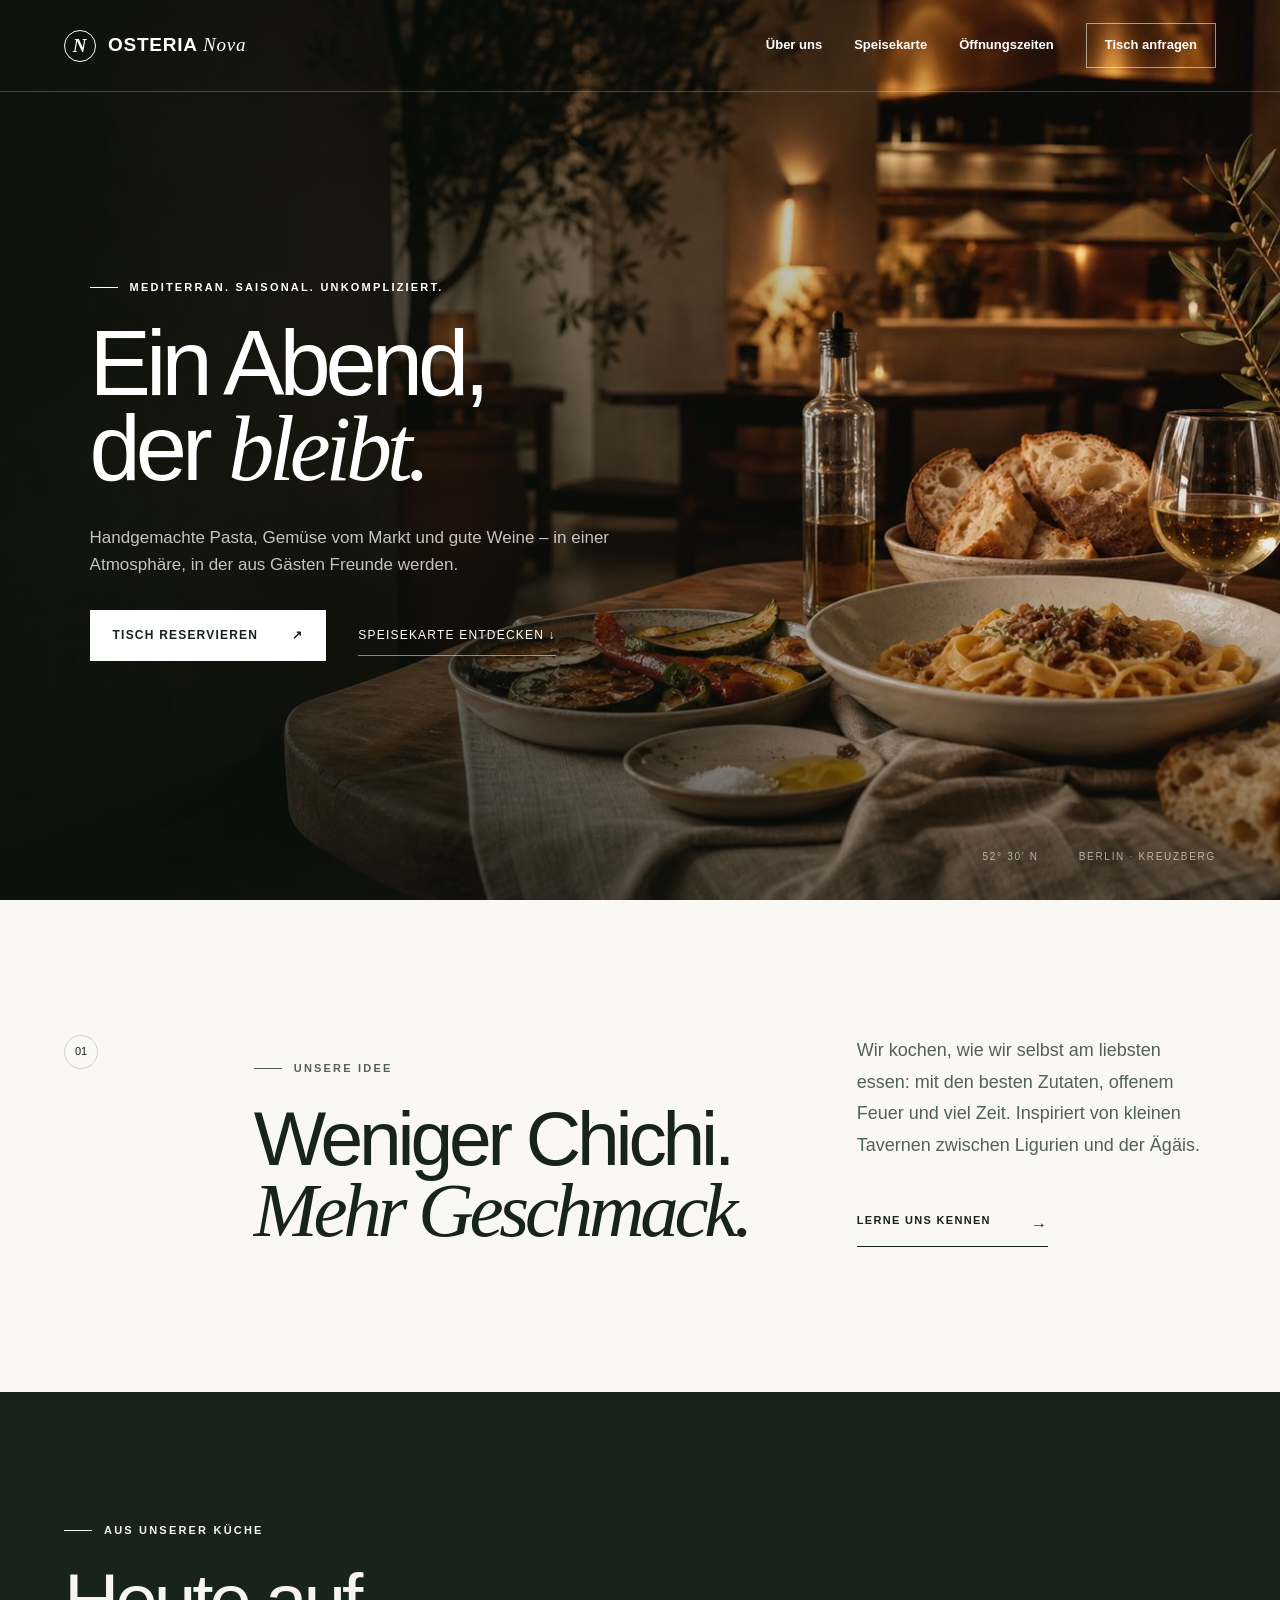
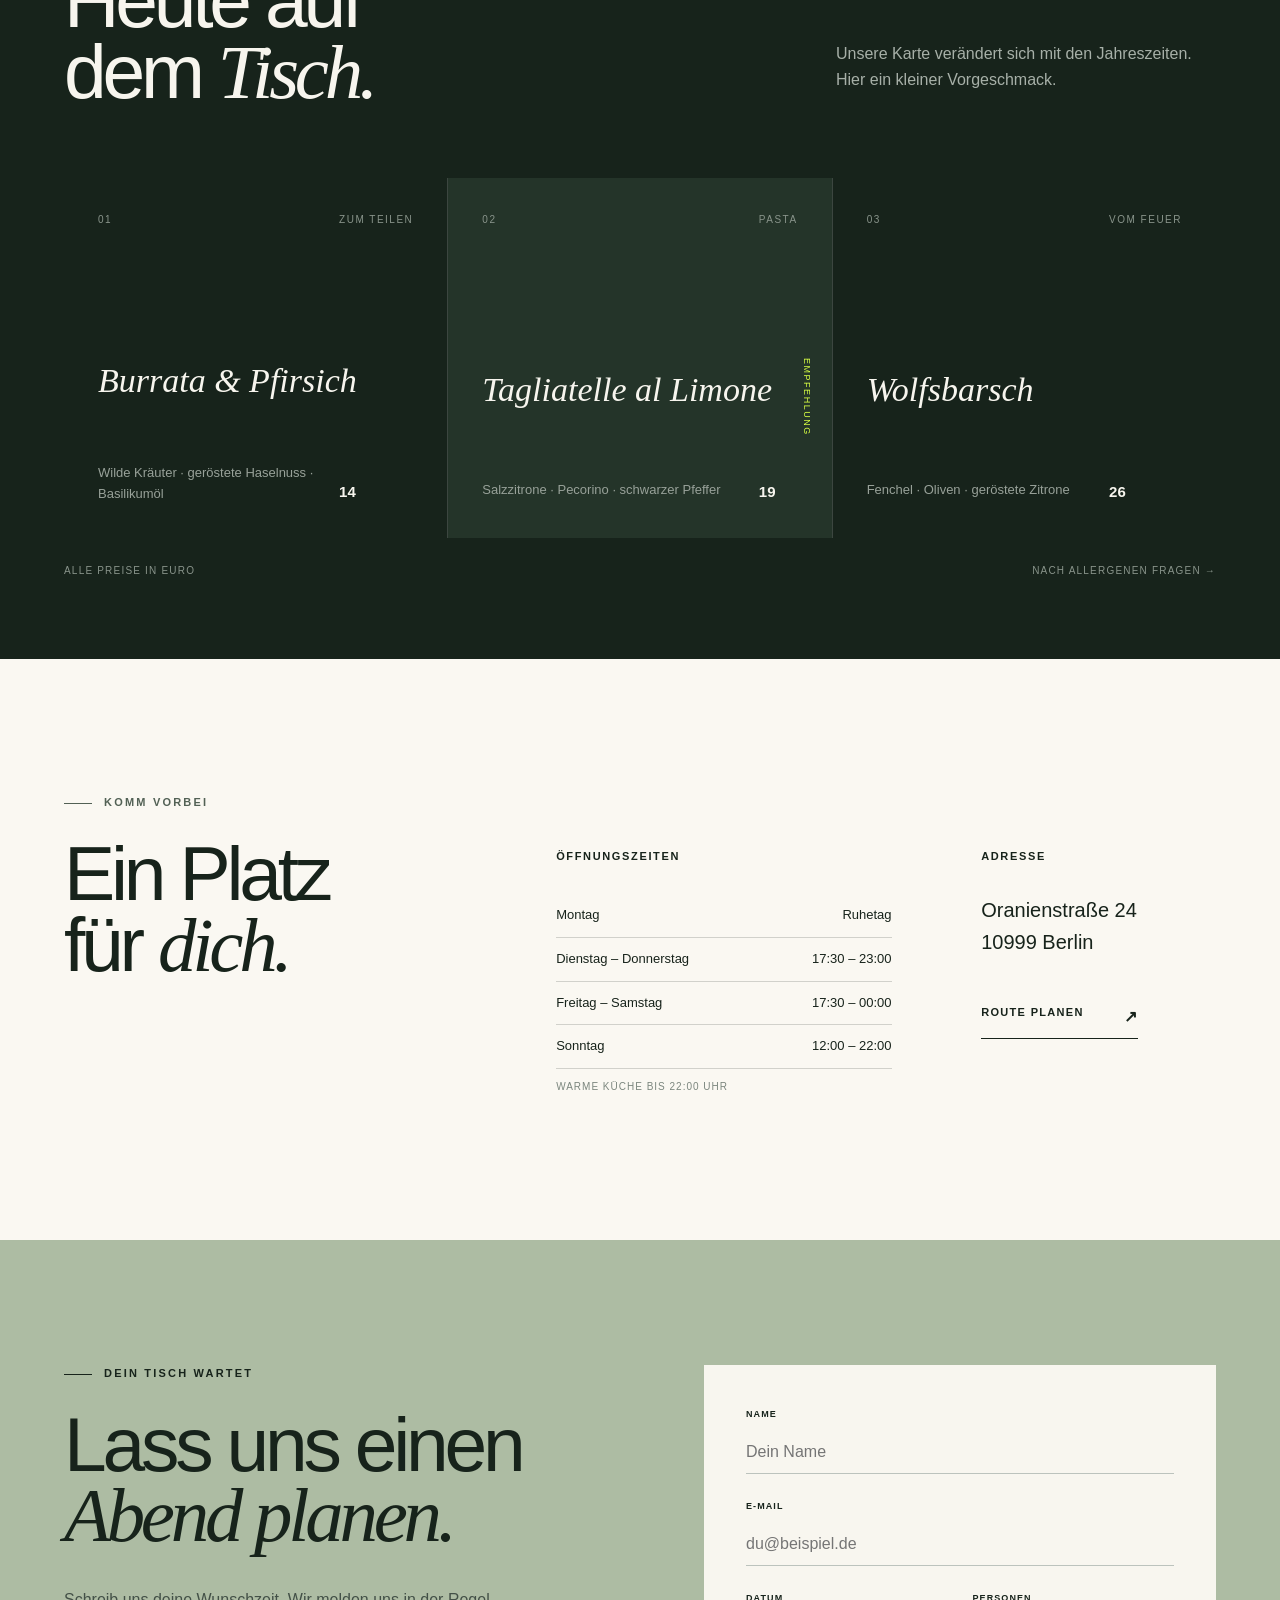
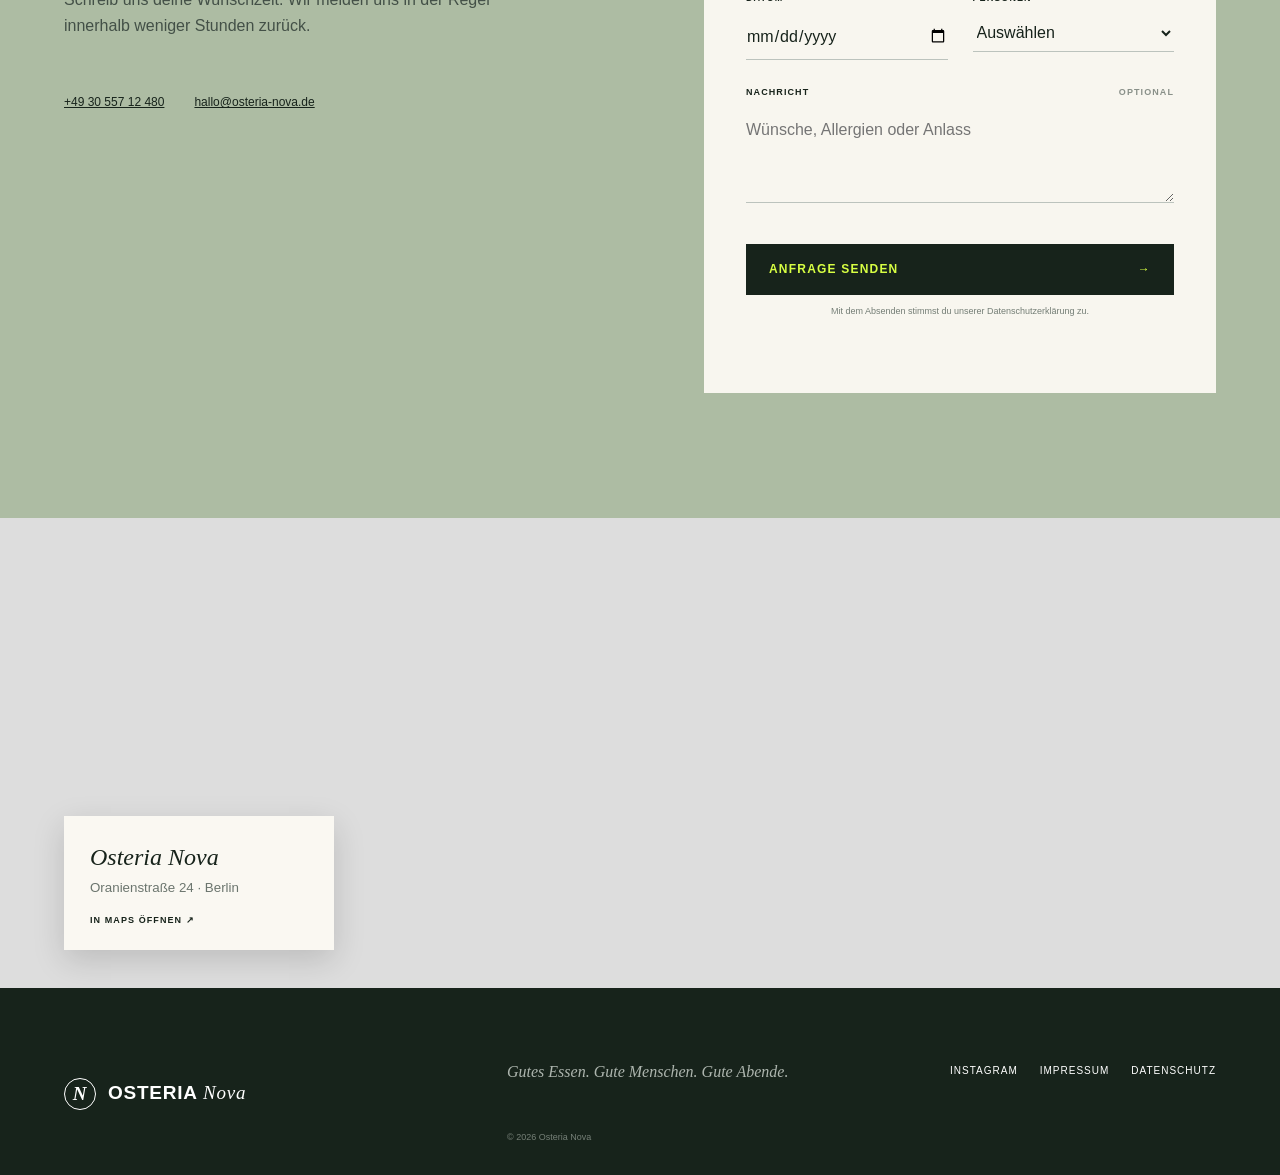
==== projects/osteria-nova/index.html @ 6e8f1cb2 "Add three deployable portfolio websites" ====
<!doctype html>
<html lang="de">
<head>
  <meta charset="utf-8">
  <meta name="viewport" content="width=device-width, initial-scale=1">
  <meta name="description" content="Osteria Nova – moderne mediterrane Küche, handgemachte Pasta und ehrliche Gastfreundschaft in Berlin.">
  <meta name="theme-color" content="#17231b">
  <title>Osteria Nova | Mediterrane Küche in Berlin</title>
  <link rel="preload" href="assets/hero-osteria-nova.jpg" as="image" fetchpriority="high">
  <link rel="stylesheet" href="styles.css">
</head>
<body>
  <header class="site-header" id="top">
    <a class="brand" href="#top" aria-label="Osteria Nova Startseite">
      <span class="brand-mark" aria-hidden="true">N</span>
      <span>Osteria <em>Nova</em></span>
    </a>
    <button class="nav-toggle" type="button" aria-expanded="false" aria-controls="site-nav" aria-label="Menü öffnen">
      <span></span><span></span>
    </button>
    <nav id="site-nav" aria-label="Hauptnavigation">
      <a href="#geschichte">Über uns</a>
      <a href="#karte">Speisekarte</a>
      <a href="#zeiten">Öffnungszeiten</a>
      <a class="nav-cta" href="#kontakt">Tisch anfragen</a>
    </nav>
  </header>

  <main>
    <section class="hero" aria-labelledby="hero-title">
      <div class="hero-shade"></div>
      <div class="hero-content reveal">
        <p class="eyebrow">Mediterran. Saisonal. Unkompliziert.</p>
        <h1 id="hero-title">Ein Abend,<br>der <i>bleibt.</i></h1>
        <p class="hero-copy">Handgemachte Pasta, Gemüse vom Markt und gute Weine – in einer Atmosphäre, in der aus Gästen Freunde werden.</p>
        <div class="hero-actions">
          <a class="button button-light" href="#kontakt">Tisch reservieren <span aria-hidden="true">↗</span></a>
          <a class="text-link" href="#karte">Speisekarte entdecken <span aria-hidden="true">↓</span></a>
        </div>
      </div>
      <div class="hero-detail" aria-hidden="true"><span>52° 30′ N</span><span>Berlin · Kreuzberg</span></div>
    </section>

    <section class="intro section" id="geschichte">
      <div class="section-number">01</div>
      <div class="intro-heading reveal">
        <p class="eyebrow dark">Unsere Idee</p>
        <h2>Weniger Chichi.<br><i>Mehr Geschmack.</i></h2>
      </div>
      <div class="intro-copy reveal">
        <p>Wir kochen, wie wir selbst am liebsten essen: mit den besten Zutaten, offenem Feuer und viel Zeit. Inspiriert von kleinen Tavernen zwischen Ligurien und der Ägäis.</p>
        <a class="arrow-link" href="#kontakt">Lerne uns kennen <span>→</span></a>
      </div>
    </section>

    <section class="menu-section" id="karte">
      <div class="menu-head section reveal">
        <div>
          <p class="eyebrow">Aus unserer Küche</p>
          <h2>Heute auf<br>dem <i>Tisch.</i></h2>
        </div>
        <p>Unsere Karte verändert sich mit den Jahreszeiten. Hier ein kleiner Vorgeschmack.</p>
      </div>
      <div class="menu-grid section">
        <article class="dish-card reveal">
          <span class="dish-no">01</span><span class="dish-type">Zum Teilen</span>
          <h3>Burrata &amp; Pfirsich</h3>
          <p>Wilde Kräuter · geröstete Haselnuss · Basilikumöl</p>
          <strong>14</strong>
        </article>
        <article class="dish-card featured reveal">
          <span class="dish-no">02</span><span class="dish-type">Pasta</span>
          <h3>Tagliatelle al Limone</h3>
          <p>Salzzitrone · Pecorino · schwarzer Pfeffer</p>
          <strong>19</strong>
        </article>
        <article class="dish-card reveal">
          <span class="dish-no">03</span><span class="dish-type">Vom Feuer</span>
          <h3>Wolfsbarsch</h3>
          <p>Fenchel · Oliven · geröstete Zitrone</p>
          <strong>26</strong>
        </article>
      </div>
      <div class="menu-footer"><span>Alle Preise in Euro</span><a href="#kontakt">Nach Allergenen fragen →</a></div>
    </section>

    <section class="visit section" id="zeiten">
      <div class="visit-title reveal">
        <p class="eyebrow dark">Komm vorbei</p>
        <h2>Ein Platz<br>für <i>dich.</i></h2>
      </div>
      <div class="hours reveal">
        <h3>Öffnungszeiten</h3>
        <dl>
          <div><dt>Montag</dt><dd>Ruhetag</dd></div>
          <div><dt>Dienstag – Donnerstag</dt><dd>17:30 – 23:00</dd></div>
          <div><dt>Freitag – Samstag</dt><dd>17:30 – 00:00</dd></div>
          <div><dt>Sonntag</dt><dd>12:00 – 22:00</dd></div>
        </dl>
        <p>Warme Küche bis 22:00 Uhr</p>
      </div>
      <div class="address reveal">
        <h3>Adresse</h3>
        <p>Oranienstraße 24<br>10999 Berlin</p>
        <a class="arrow-link" href="https://maps.google.com/?q=Oranienstraße+24+Berlin" target="_blank" rel="noopener">Route planen <span>↗</span></a>
      </div>
    </section>

    <section class="contact" id="kontakt">
      <div class="contact-inner section">
        <div class="contact-copy reveal">
          <p class="eyebrow">Dein Tisch wartet</p>
          <h2>Lass uns einen<br><i>Abend planen.</i></h2>
          <p>Schreib uns deine Wunschzeit. Wir melden uns in der Regel innerhalb weniger Stunden zurück.</p>
          <div class="contact-direct"><a href="tel:+493055712480">+49 30 557 12 480</a><a href="mailto:hallo@osteria-nova.de">hallo@osteria-nova.de</a></div>
        </div>
        <form class="booking-form reveal" id="booking-form">
          <div class="field"><label for="name">Name</label><input id="name" name="name" autocomplete="name" required placeholder="Dein Name"></div>
          <div class="field"><label for="email">E-Mail</label><input id="email" name="email" type="email" autocomplete="email" required placeholder="du@beispiel.de"></div>
          <div class="field-row">
            <div class="field"><label for="date">Datum</label><input id="date" name="date" type="date" required></div>
            <div class="field"><label for="guests">Personen</label><select id="guests" name="guests" required><option value="">Auswählen</option><option>1 Person</option><option>2 Personen</option><option>3 Personen</option><option>4 Personen</option><option>5 Personen</option><option>6+ Personen</option></select></div>
          </div>
          <div class="field"><label for="message">Nachricht <span>optional</span></label><textarea id="message" name="message" rows="3" placeholder="Wünsche, Allergien oder Anlass"></textarea></div>
          <button class="button button-accent" type="submit">Anfrage senden <span>→</span></button>
          <p class="form-note">Mit dem Absenden stimmst du unserer Datenschutzerklärung zu.</p>
          <p class="form-status" role="status" aria-live="polite"></p>
        </form>
      </div>
    </section>

    <section class="map-wrap" aria-label="Standort auf Google Maps">
      <iframe title="Google Maps – Oranienstraße 24, Berlin" src="https://www.google.com/maps?q=Oranienstra%C3%9Fe%2024%2C%2010999%20Berlin&output=embed" loading="lazy" referrerpolicy="no-referrer-when-downgrade" allowfullscreen></iframe>
      <a class="map-card" href="https://maps.google.com/?q=Oranienstraße+24+Berlin" target="_blank" rel="noopener"><span>Osteria Nova</span><small>Oranienstraße 24 · Berlin</small><b>In Maps öffnen ↗</b></a>
    </section>
  </main>

  <footer>
    <a class="brand footer-brand" href="#top"><span class="brand-mark">N</span><span>Osteria <em>Nova</em></span></a>
    <p>Gutes Essen. Gute Menschen. Gute Abende.</p>
    <div><a href="#">Instagram</a><a href="#">Impressum</a><a href="#">Datenschutz</a></div>
    <small>© <span id="year"></span> Osteria Nova</small>
  </footer>
  <script src="script.js" defer></script>
</body>
</html>
---- projects/osteria-nova/styles.css ----
:root{--ink:#17231b;--cream:#f2eee5;--paper:#faf8f2;--sage:#a8b89d;--accent:#d8ff43;--line:rgba(23,35,27,.18);--sans:"Avenir Next","Segoe UI",Arial,sans-serif;--serif:Georgia,"Times New Roman",serif}
*{box-sizing:border-box}html{scroll-behavior:smooth}body{margin:0;background:var(--paper);color:var(--ink);font-family:var(--sans);font-size:16px;line-height:1.6}a{color:inherit;text-decoration:none}button,input,select,textarea{font:inherit}img{max-width:100%}.section{padding-left:max(5vw,24px);padding-right:max(5vw,24px)}
.site-header{position:absolute;z-index:10;top:0;left:0;right:0;height:92px;padding:0 5vw;display:flex;align-items:center;justify-content:space-between;color:#fff;border-bottom:1px solid rgba(255,255,255,.22)}.brand{display:flex;align-items:center;gap:12px;font-size:19px;font-weight:600;text-transform:uppercase;letter-spacing:.04em}.brand em{font-family:var(--serif);font-weight:500;text-transform:none}.brand-mark{width:32px;height:32px;border:1px solid currentColor;border-radius:50%;display:grid;place-items:center;font-family:var(--serif);font-style:italic}.site-header nav{display:flex;align-items:center;gap:32px;font-size:13px;font-weight:600}.site-header nav a{transition:opacity .2s}.site-header nav a:hover{opacity:.65}.nav-cta{padding:11px 18px;border:1px solid rgba(255,255,255,.55)}.nav-toggle{display:none;background:transparent;border:0;color:white;padding:10px}.nav-toggle span{display:block;width:25px;height:1px;background:currentColor;margin:6px}
.hero{min-height:760px;height:100svh;position:relative;background:url("assets/hero-osteria-nova.png") center/cover no-repeat;color:#fff;display:flex;align-items:center;padding:110px 7vw 70px}.hero-shade{position:absolute;inset:0;background:linear-gradient(90deg,rgba(8,15,10,.82) 0%,rgba(8,15,10,.5) 42%,rgba(8,15,10,.05) 76%),linear-gradient(0deg,rgba(8,15,10,.35),transparent 40%)}.hero-content{position:relative;z-index:1;max-width:710px}.eyebrow{text-transform:uppercase;letter-spacing:.2em;font-size:11px;font-weight:600;margin:0 0 26px;display:flex;align-items:center;gap:12px}.eyebrow:before{content:"";width:28px;height:1px;background:currentColor}.eyebrow.dark{color:#526155}.hero h1,.intro h2,.menu-head h2,.visit h2,.contact h2{font-size:clamp(56px,7.2vw,112px);line-height:.92;letter-spacing:-.055em;margin:0;font-weight:500}.hero h1 i,.intro h2 i,.menu-head h2 i,.visit h2 i,.contact h2 i{font-family:var(--serif);font-weight:500}.hero-copy{max-width:535px;font-size:17px;color:rgba(255,255,255,.75);margin:32px 0}.hero-actions{display:flex;align-items:center;gap:32px}.button{border:0;padding:16px 23px;display:inline-flex;align-items:center;justify-content:space-between;gap:34px;font-size:12px;text-transform:uppercase;letter-spacing:.1em;font-weight:600;cursor:pointer}.button-light{background:#fff;color:var(--ink)}.text-link{font-size:12px;text-transform:uppercase;letter-spacing:.1em;border-bottom:1px solid rgba(255,255,255,.5);padding:10px 0}.hero-detail{position:absolute;z-index:1;bottom:35px;right:5vw;display:flex;gap:40px;font-size:10px;text-transform:uppercase;letter-spacing:.17em;color:rgba(255,255,255,.6)}
.intro{padding-top:135px;padding-bottom:145px;display:grid;grid-template-columns:.35fr 1.5fr 1fr;gap:5vw;align-items:end}.section-number{font-size:11px;border:1px solid var(--line);border-radius:50%;width:34px;height:34px;display:grid;place-items:center;align-self:start}.intro h2,.visit h2{font-size:clamp(48px,6vw,88px)}.intro-copy{max-width:440px}.intro-copy p{font-size:18px;line-height:1.75;margin:0 0 45px;color:#526155}.arrow-link{text-transform:uppercase;letter-spacing:.12em;font-size:11px;font-weight:600;display:inline-flex;gap:40px;border-bottom:1px solid var(--ink);padding-bottom:8px}.arrow-link span{font-size:16px}
.menu-section{background:var(--ink);color:#f7f5ee;padding:130px 0 80px}.menu-head{display:flex;justify-content:space-between;align-items:end;margin-bottom:70px}.menu-head h2,.contact h2{font-size:clamp(50px,6vw,88px)}.menu-head>p{max-width:380px;color:#a7b0a8}.menu-grid{display:grid;grid-template-columns:repeat(3,1fr);gap:1px;background:rgba(255,255,255,.16);padding:0;margin:0 5vw}.dish-card{min-height:360px;background:var(--ink);padding:34px;display:grid;grid-template-columns:1fr auto;align-content:space-between;position:relative;transition:background .25s}.dish-card:hover,.dish-card.featured{background:#243429}.dish-card.featured:after{content:"Empfehlung";position:absolute;right:18px;top:50%;writing-mode:vertical-rl;text-transform:uppercase;letter-spacing:.17em;font-size:9px;color:var(--accent)}.dish-no,.dish-type{font-size:10px;text-transform:uppercase;letter-spacing:.15em;color:#89948b}.dish-card h3{grid-column:1/-1;font-family:var(--serif);font-style:italic;font-size:34px;font-weight:500;margin:75px 0 4px}.dish-card p{font-size:13px;color:#98a199;margin:0;max-width:245px}.dish-card strong{font-size:15px;align-self:end}.menu-footer{margin:25px 5vw 0;display:flex;justify-content:space-between;font-size:10px;color:#89948b;text-transform:uppercase;letter-spacing:.12em}
.visit{padding-top:135px;padding-bottom:135px;display:grid;grid-template-columns:1.2fr 1fr .7fr;gap:7vw}.hours,.address{padding-top:54px}.visit h3{font-size:11px;text-transform:uppercase;letter-spacing:.15em;margin:0 0 28px}.hours dl{margin:0}.hours dl div{display:flex;justify-content:space-between;border-bottom:1px solid var(--line);padding:11px 0;font-size:13px}.hours dd{margin:0}.hours>p{font-size:10px;text-transform:uppercase;letter-spacing:.1em;color:#7b867e}.address p{font-size:20px;line-height:1.6;margin-bottom:40px}
.contact{background:#adbca3;color:var(--ink);padding:125px 0}.contact-inner{display:grid;grid-template-columns:1fr 1fr;gap:10vw}.contact-copy>p:not(.eyebrow){max-width:470px;margin:35px 0;color:#435047}.contact-direct{display:flex;gap:30px;font-size:12px;text-decoration:underline;margin-top:55px}.booking-form{background:#f8f6ef;padding:42px}.field{margin-bottom:25px}.field label{display:flex;justify-content:space-between;text-transform:uppercase;letter-spacing:.12em;font-size:9px;font-weight:600;margin-bottom:8px}.field label span{color:#899089}.field input,.field select,.field textarea{width:100%;border:0;border-bottom:1px solid #bcc3bd;background:transparent;border-radius:0;padding:9px 0;color:var(--ink);outline:none}.field textarea{resize:vertical}.field input:focus,.field select:focus,.field textarea:focus{border-color:var(--ink)}.field-row{display:grid;grid-template-columns:1fr 1fr;gap:25px}.button-accent{width:100%;background:var(--ink);color:var(--accent);margin-top:8px}.form-note{font-size:9px;text-align:center;color:#737d75}.form-status{text-align:center;font-size:13px;margin:12px 0 0;min-height:20px}.form-status.success{color:#315b3d}
.map-wrap{height:470px;position:relative;background:#ddd;overflow:hidden}.map-wrap iframe{border:0;width:100%;height:100%;filter:grayscale(1) contrast(.9);display:block}.map-card{position:absolute;left:5vw;bottom:38px;background:var(--paper);padding:22px 26px;display:grid;min-width:270px;box-shadow:0 10px 30px rgba(0,0,0,.15)}.map-card span{font-family:var(--serif);font-size:24px;font-style:italic}.map-card small{color:#6b756e}.map-card b{font-size:9px;text-transform:uppercase;letter-spacing:.12em;margin-top:15px}footer{background:var(--ink);color:#fff;padding:55px 5vw 30px;display:grid;grid-template-columns:1fr 1fr auto;align-items:center;gap:30px}.footer-brand{grid-row:span 2}footer p{font-family:var(--serif);font-style:italic;color:#adb5ae}footer div{display:flex;gap:22px;font-size:10px;text-transform:uppercase;letter-spacing:.1em}footer small{font-size:9px;color:#768078}
.reveal{opacity:0;transform:translateY(22px);transition:opacity .7s ease,transform .7s ease}.reveal.visible{opacity:1;transform:none}
@media(max-width:800px){.site-header{height:72px;padding:0 20px}.nav-toggle{display:block;z-index:2}.site-header nav{display:none;position:absolute;inset:0 0 auto;background:var(--ink);padding:90px 24px 30px;flex-direction:column;align-items:flex-start}.site-header nav.open{display:flex}.hero{padding:95px 24px 60px;min-height:700px;background-position:58% center}.hero-shade{background:rgba(8,15,10,.62)}.hero h1{font-size:clamp(54px,17vw,76px)}.hero-copy{font-size:15px}.hero-actions{align-items:flex-start;flex-direction:column;gap:14px}.hero-detail{display:none}.intro{padding-top:85px;padding-bottom:90px;grid-template-columns:1fr}.section-number{display:none}.intro-copy{margin-top:15px}.intro h2,.menu-head h2,.visit h2,.contact h2{font-size:52px}.menu-section{padding-top:85px}.menu-head{display:block}.menu-head>p{margin-top:30px}.menu-grid{grid-template-columns:1fr}.dish-card{min-height:300px}.menu-footer{gap:20px}.visit{padding-top:90px;padding-bottom:90px;grid-template-columns:1fr;gap:20px}.hours,.address{padding-top:25px}.contact{padding:85px 0}.contact-inner{grid-template-columns:1fr;gap:55px}.contact-direct{flex-direction:column;gap:8px}.booking-form{padding:28px 22px}.field-row{grid-template-columns:1fr}.map-wrap{height:380px}footer{grid-template-columns:1fr;align-items:start}.footer-brand{grid-row:auto}}
@media(prefers-reduced-motion:reduce){html{scroll-behavior:auto}.reveal{opacity:1;transform:none;transition:none}}

/* Compressed local hero asset keeps the first render fast. */
.hero{background-image:url("assets/hero-osteria-nova.jpg")}
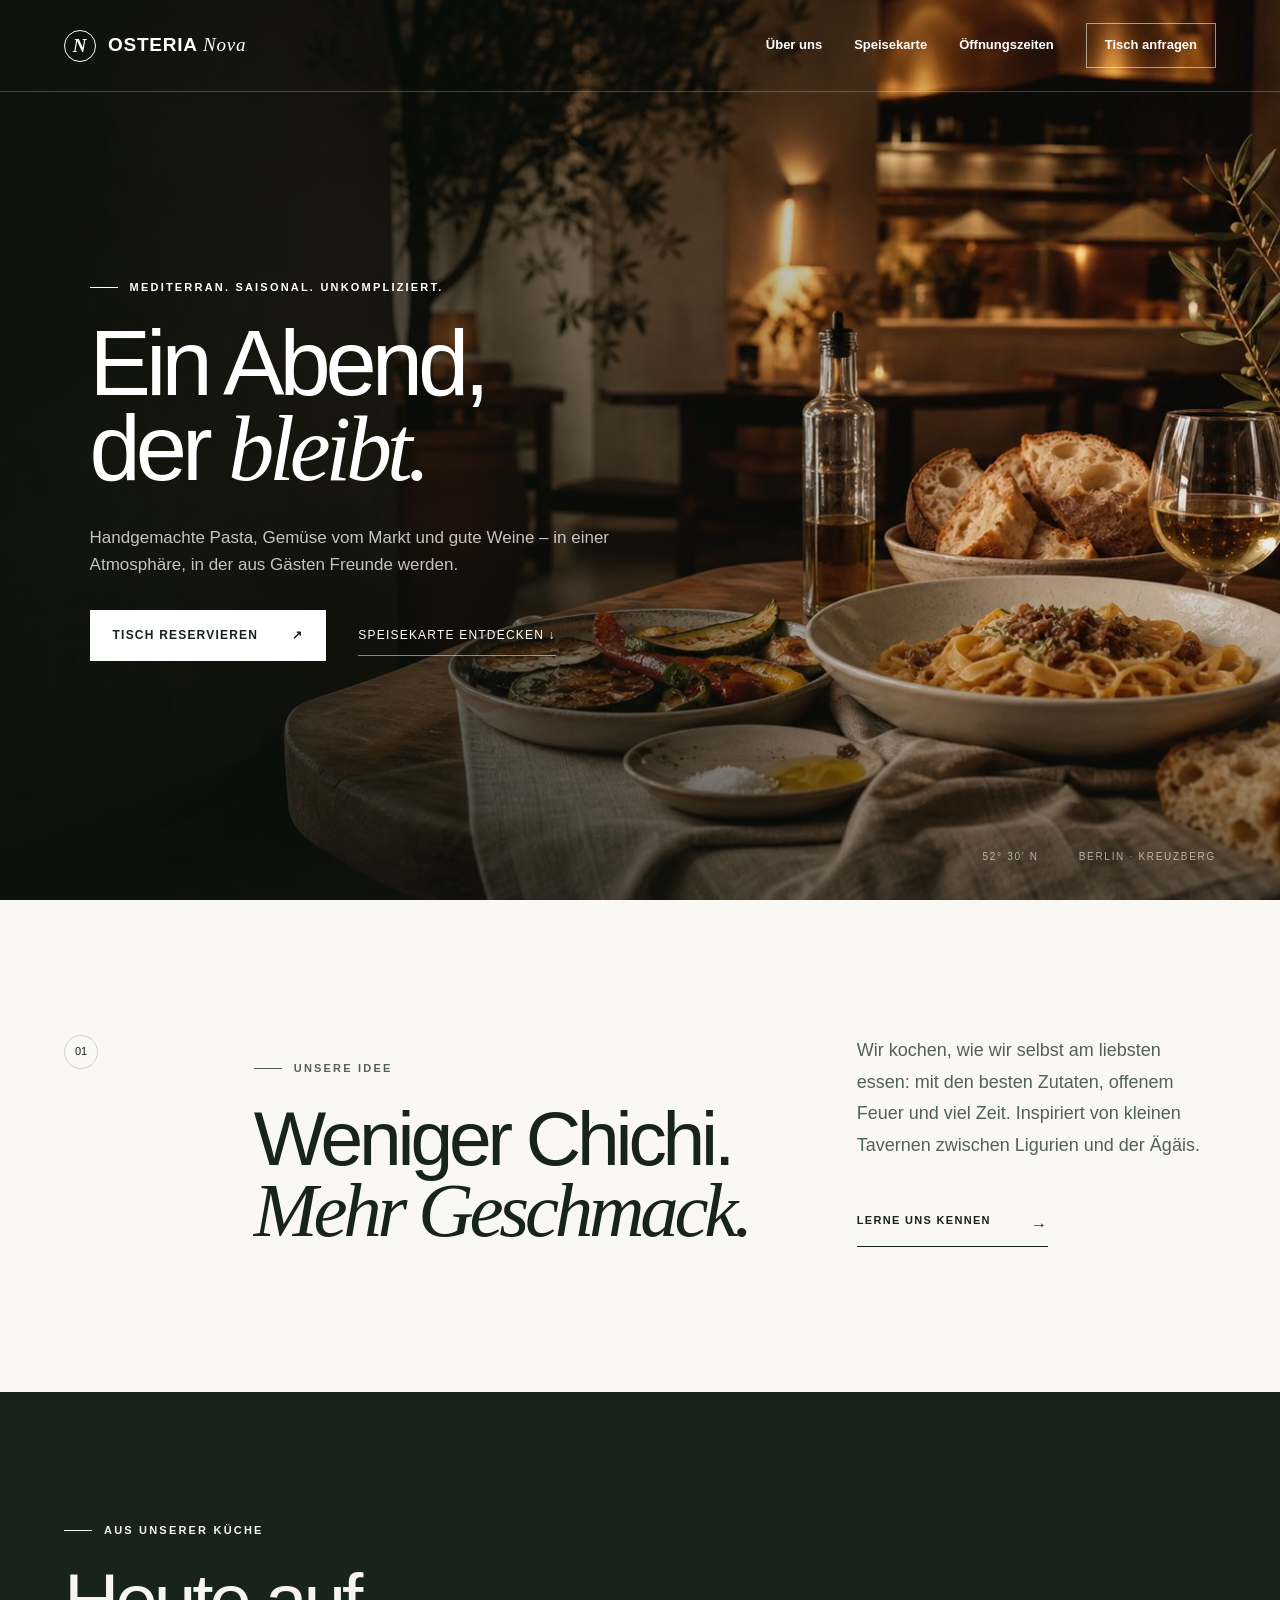
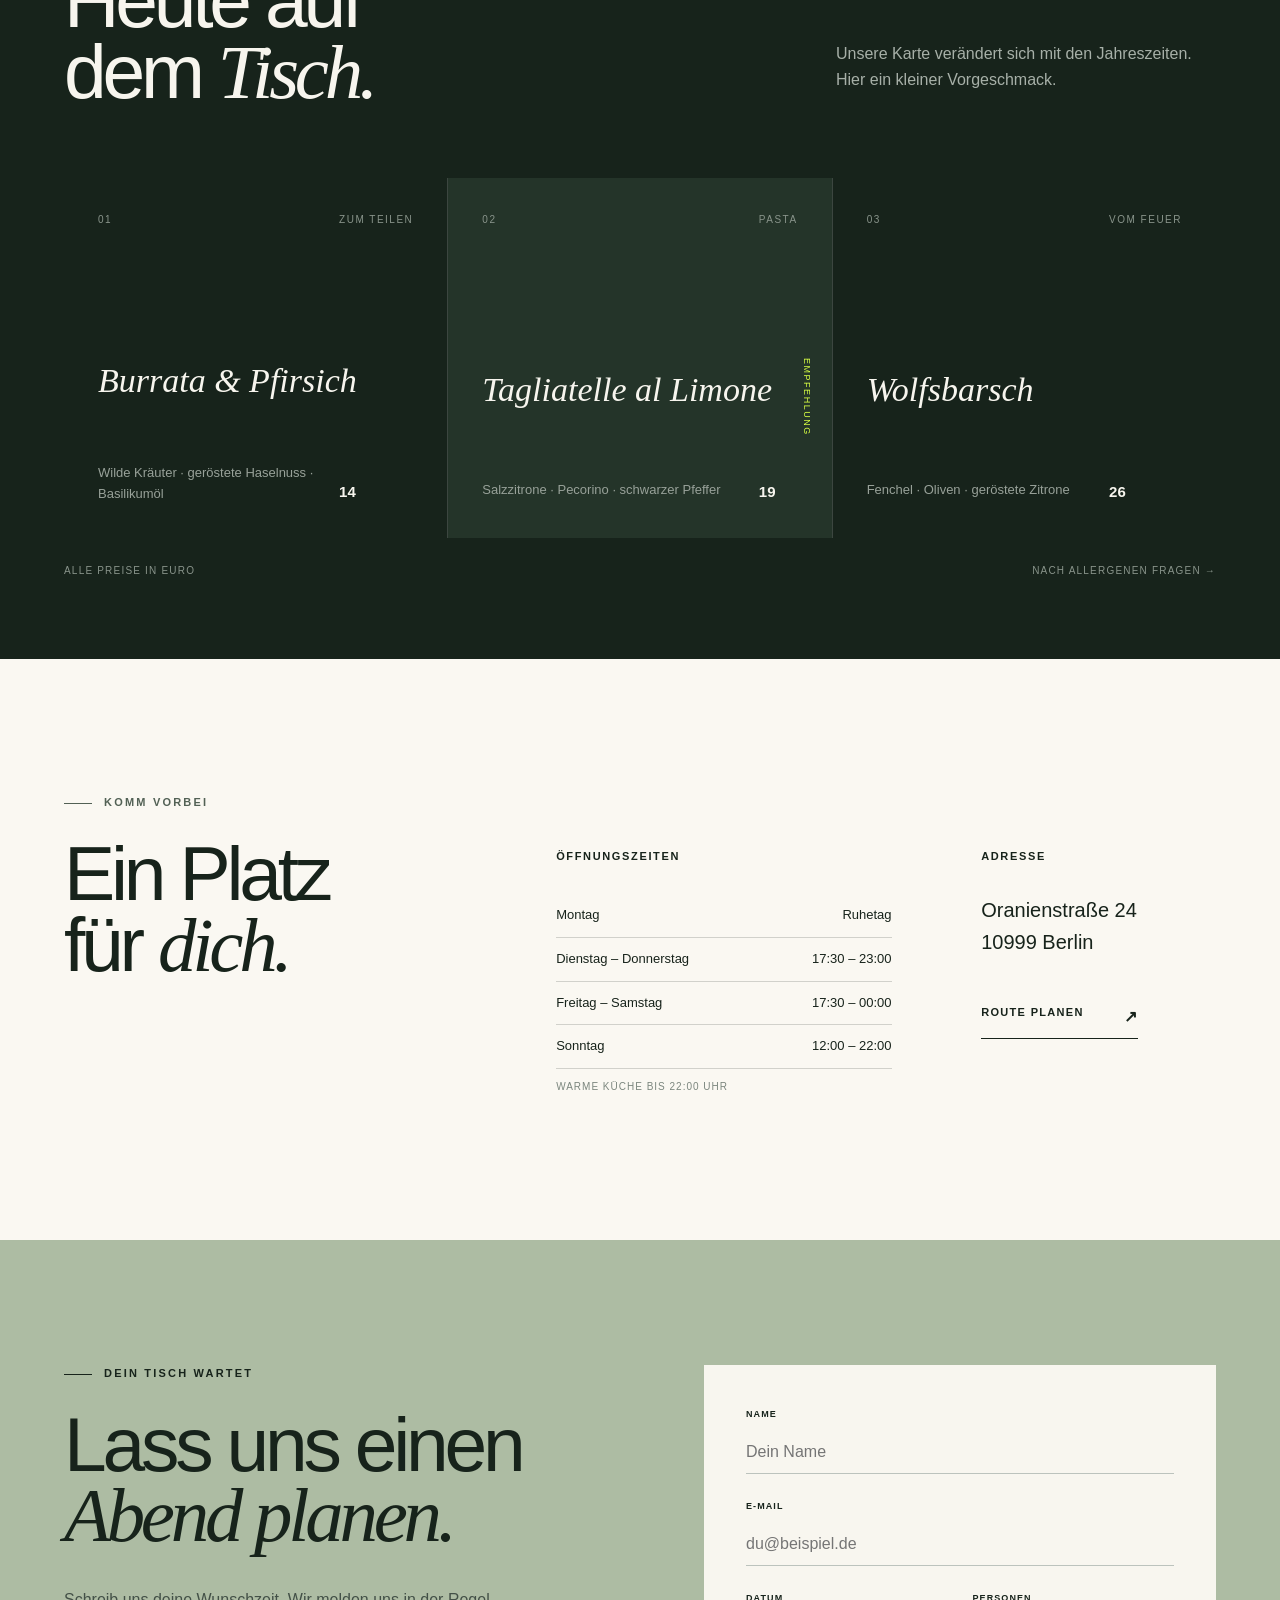
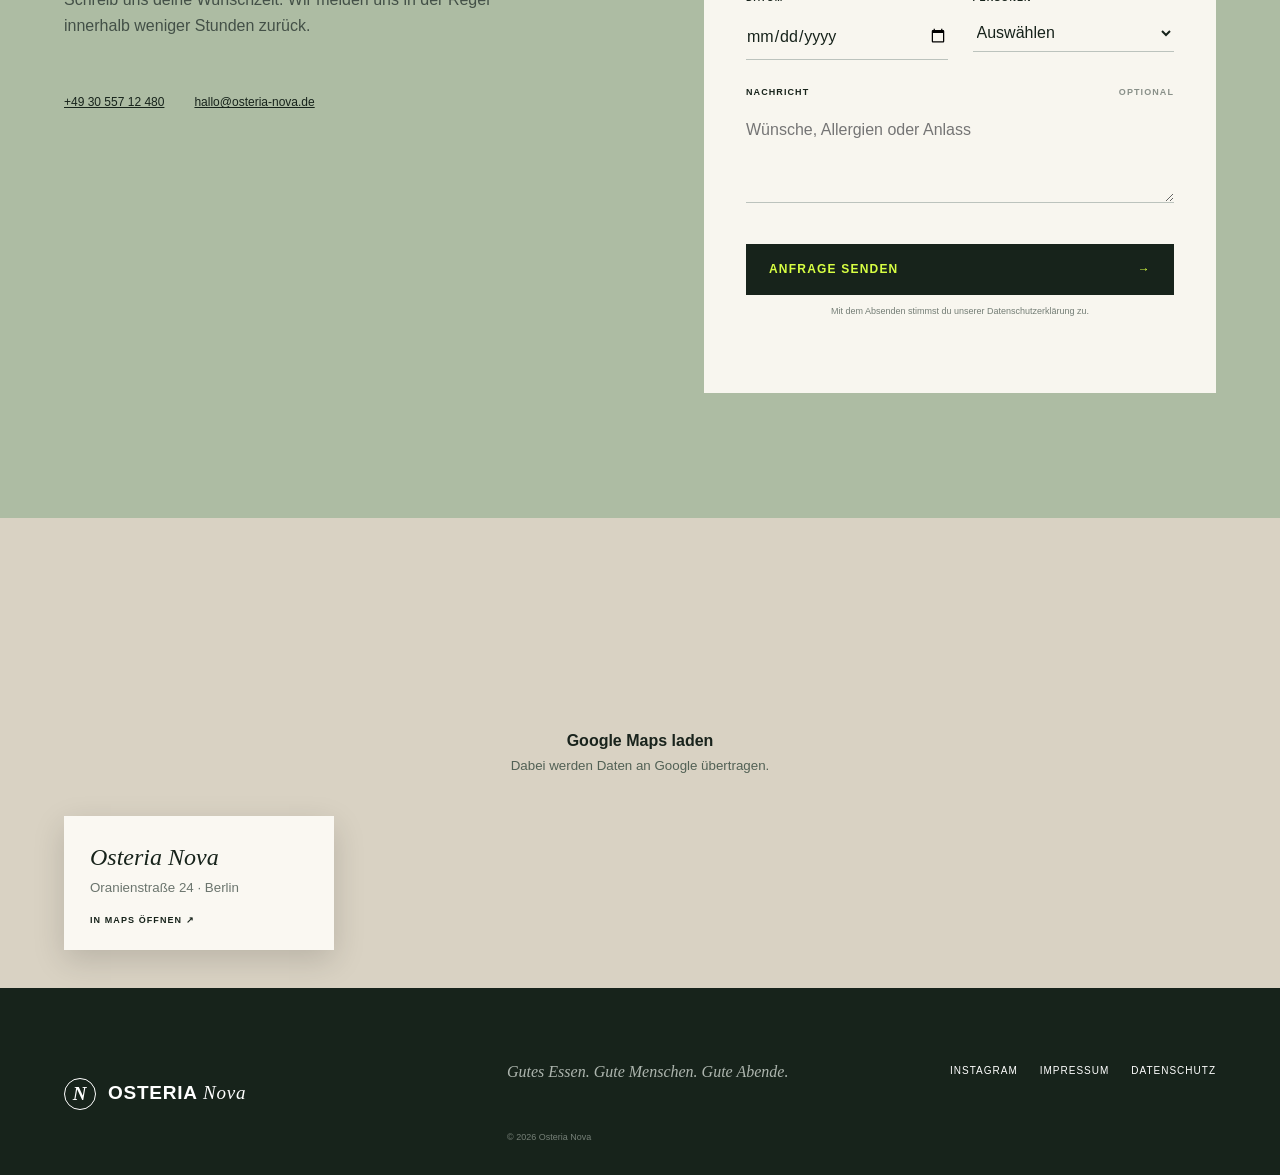
==== commit 30772f9c: "Add legal pages and clarify portfolio claims" ====
--- a/projects/osteria-nova/index.html
+++ b/projects/osteria-nova/index.html
@@ -130,7 +130,8 @@
     </section>
 
     <section class="map-wrap" aria-label="Standort auf Google Maps">
-      <iframe title="Google Maps – Oranienstraße 24, Berlin" src="https://www.google.com/maps?q=Oranienstra%C3%9Fe%2024%2C%2010999%20Berlin&output=embed" loading="lazy" referrerpolicy="no-referrer-when-downgrade" allowfullscreen></iframe>
+      <iframe title="Google Maps – Oranienstraße 24, Berlin" data-src="https://www.google.com/maps?q=Oranienstra%C3%9Fe%2024%2C%2010999%20Berlin&output=embed" loading="lazy" referrerpolicy="no-referrer-when-downgrade" allowfullscreen hidden></iframe>
+      <button class="map-consent" type="button" id="load-map">Google Maps laden<br><small>Dabei werden Daten an Google übertragen.</small></button>
       <a class="map-card" href="https://maps.google.com/?q=Oranienstraße+24+Berlin" target="_blank" rel="noopener"><span>Osteria Nova</span><small>Oranienstraße 24 · Berlin</small><b>In Maps öffnen ↗</b></a>
     </section>
   </main>
@@ -144,4 +145,3 @@
   <script src="script.js" defer></script>
 </body>
 </html>
-
--- a/projects/osteria-nova/styles.css
+++ b/projects/osteria-nova/styles.css
@@ -10,7 +10,7 @@
 .reveal{opacity:0;transform:translateY(22px);transition:opacity .7s ease,transform .7s ease}.reveal.visible{opacity:1;transform:none}
 @media(max-width:800px){.site-header{height:72px;padding:0 20px}.nav-toggle{display:block;z-index:2}.site-header nav{display:none;position:absolute;inset:0 0 auto;background:var(--ink);padding:90px 24px 30px;flex-direction:column;align-items:flex-start}.site-header nav.open{display:flex}.hero{padding:95px 24px 60px;min-height:700px;background-position:58% center}.hero-shade{background:rgba(8,15,10,.62)}.hero h1{font-size:clamp(54px,17vw,76px)}.hero-copy{font-size:15px}.hero-actions{align-items:flex-start;flex-direction:column;gap:14px}.hero-detail{display:none}.intro{padding-top:85px;padding-bottom:90px;grid-template-columns:1fr}.section-number{display:none}.intro-copy{margin-top:15px}.intro h2,.menu-head h2,.visit h2,.contact h2{font-size:52px}.menu-section{padding-top:85px}.menu-head{display:block}.menu-head>p{margin-top:30px}.menu-grid{grid-template-columns:1fr}.dish-card{min-height:300px}.menu-footer{gap:20px}.visit{padding-top:90px;padding-bottom:90px;grid-template-columns:1fr;gap:20px}.hours,.address{padding-top:25px}.contact{padding:85px 0}.contact-inner{grid-template-columns:1fr;gap:55px}.contact-direct{flex-direction:column;gap:8px}.booking-form{padding:28px 22px}.field-row{grid-template-columns:1fr}.map-wrap{height:380px}footer{grid-template-columns:1fr;align-items:start}.footer-brand{grid-row:auto}}
 @media(prefers-reduced-motion:reduce){html{scroll-behavior:auto}.reveal{opacity:1;transform:none;transition:none}}
+.map-consent{position:absolute;inset:0;width:100%;border:0;background:#d9d2c3;color:#19231c;font:600 1rem var(--sans);cursor:pointer}.map-consent small{display:block;margin-top:.5rem;font-weight:400;color:#526155}
 
 /* Compressed local hero asset keeps the first render fast. */
 .hero{background-image:url("assets/hero-osteria-nova.jpg")}
-
